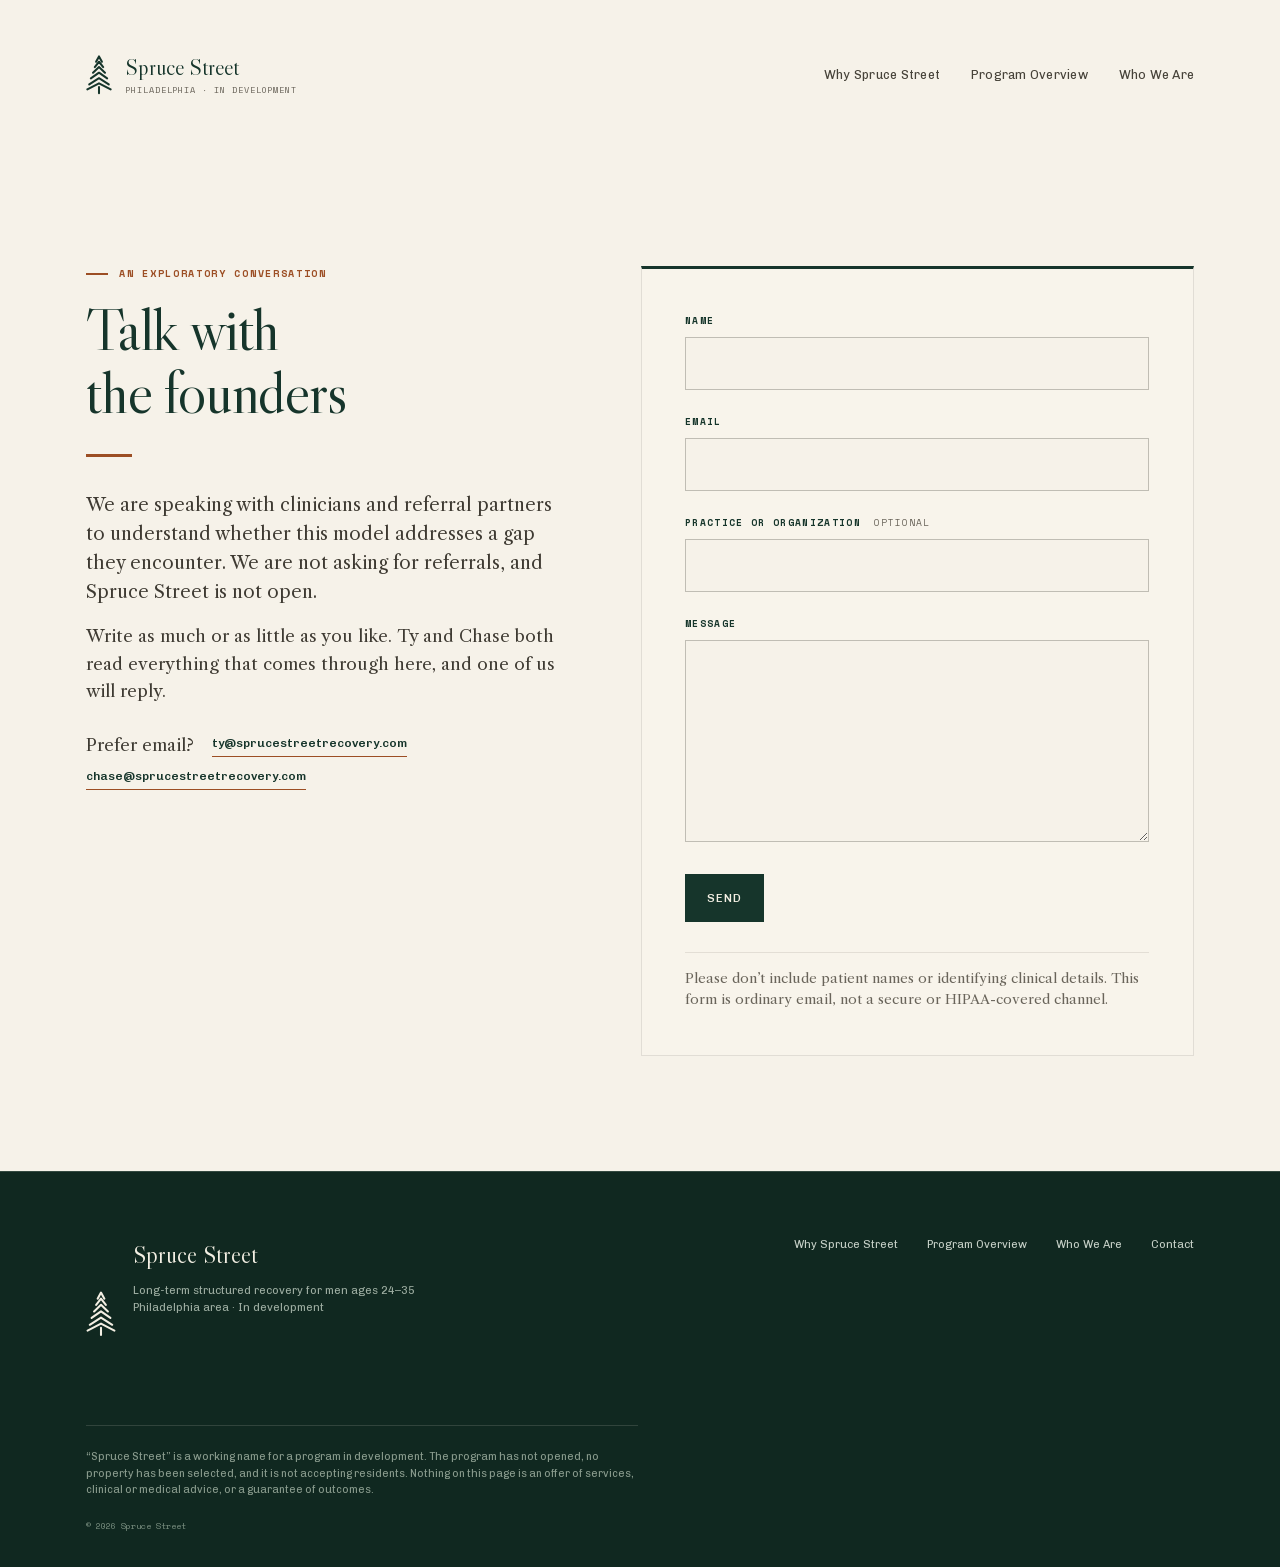
==== contact.html @ a71f1df8 "Add founder portraits, contact form, and social preview card - Founder portraits, cropped from measu" ====
<!DOCTYPE html>
<html lang="en">
<head>
<meta charset="utf-8">
<meta name="viewport" content="width=device-width, initial-scale=1">
<meta name="theme-color" content="#F6F2E9">
<title>Talk with the Founders — Spruce Street</title>
<meta name="description" content="Start an exploratory conversation with the founders of Spruce Street, a proposed twelve-month structured sober living program for men ages 24–35 in the Philadelphia area.">
<link rel="canonical" href="https://sprucestreetrecovery.com/contact.html">
<meta name="robots" content="noindex">

<meta property="og:type" content="website">
<meta property="og:site_name" content="Spruce Street">
<meta property="og:url" content="https://sprucestreetrecovery.com/contact.html">
<meta property="og:title" content="Talk with the Founders — Spruce Street">
<meta property="og:description" content="An exploratory conversation with the founders of Spruce Street.">
<meta property="og:image" content="https://sprucestreetrecovery.com/images/og-image.png">
<meta property="og:image:width" content="1200">
<meta property="og:image:height" content="630">

<link rel="icon" href="data:image/svg+xml,%3Csvg xmlns='http://www.w3.org/2000/svg' viewBox='0 0 64 64'%3E%3Crect width='64' height='64' fill='%2316352B'/%3E%3Cg transform='translate(17.5,9) scale(0.95)' fill='none' stroke='%23F3EFE3' stroke-width='2.6' stroke-linecap='round' stroke-linejoin='round'%3E%3Cpath d='M11.88 7.85 L15.31 1.6 L18.74 7.85'/%3E%3Cpath d='M10.35 14.1 L15.31 7.85 L20.27 14.1'/%3E%3Cpath d='M8.25 20.83 L15.31 14.1 L22.37 20.83'/%3E%3Cpath d='M5.71 27.41 L15.31 20.75 L24.91 27.41'/%3E%3Cpath d='M3.82 34.46 L15.31 27.2 L26.8 34.46'/%3E%3Cpath d='M1.6 40.39 L15.31 33.25 L29.02 40.39'/%3E%3Cpath d='M15.31 37.52 L15.31 44.92'/%3E%3C/g%3E%3C/svg%3E">
<link rel="preload" href="fonts/LibreCaslonDisplay-400.woff2" as="font" type="font/woff2" crossorigin>
<link rel="preload" href="fonts/LibreCaslonText-400.woff2" as="font" type="font/woff2" crossorigin>
<link rel="preload" href="fonts/Chivo-var.woff2" as="font" type="font/woff2" crossorigin>
<link rel="preload" href="fonts/SpaceMono-400.woff2" as="font" type="font/woff2" crossorigin>
<script>document.documentElement.classList.add('js')</script>
<link rel="stylesheet" href="css/styles.css">
</head>
<body>

<svg style="display:none" aria-hidden="true"><symbol id="tree" viewBox="0 0 30.62 46.92"><path d="M11.88 7.85 L15.31 1.60 L18.74 7.85"/><path d="M10.35 14.10 L15.31 7.85 L20.27 14.10"/><path d="M8.25 20.83 L15.31 14.10 L22.37 20.83"/><path d="M5.71 27.41 L15.31 20.75 L24.91 27.41"/><path d="M3.82 34.46 L15.31 27.20 L26.80 34.46"/><path d="M1.60 40.39 L15.31 33.25 L29.02 40.39"/><path d="M15.31 37.52 L15.31 44.92"/></symbol></svg>

<a class="skip-link" href="#main">Skip to content</a>

<header class="site-head" id="top">
  <div class="wrap">
    <div class="bar">
      <a class="brand" href="index.html" aria-label="Spruce Street — home">
        <svg class="tree-mark brand-tree" aria-hidden="true"><use href="#tree"/></svg>
        <span class="brand-text">
          <span class="wordmark">Spruce Street</span>
          <span class="brand-tag">Philadelphia · In development</span>
        </span>
      </a>
      <nav class="head-nav" aria-label="Primary">
        <a href="index.html#why">Why Spruce Street</a>
        <a href="index.html#overview">Program Overview</a>
        <a href="index.html#about">Who We Are</a>
      </nav>
      <button class="menu-toggle" type="button" aria-expanded="false" aria-controls="mobile-nav">Menu</button>
    </div>
    <nav class="mobile-nav" id="mobile-nav" aria-label="Primary, mobile">
      <a href="index.html#why">Why Spruce Street</a>
      <a href="index.html#overview">Program Overview</a>
      <a href="index.html#about">Who We Are</a>
    </nav>
  </div>
</header>

<main id="main">
  <section class="section contact" aria-labelledby="contact-h">
    <div class="wrap contact-grid">

      <div class="contact-intro">
        <p class="eyebrow">An exploratory conversation</p>
        <h1 class="sec-title" id="contact-h">Talk with the founders</h1>
        <p>We are speaking with clinicians and referral partners to understand whether this model addresses a gap they encounter. We are not asking for referrals, and Spruce Street is not open.</p>
        <p>Write as much or as little as you like. Ty and Chase both read everything that comes through here, and one of us will reply.</p>
        <p class="contact-direct">Prefer email? <a class="text-link" href="mailto:ty@sprucestreetrecovery.com">ty@sprucestreetrecovery.com</a> <a class="text-link" href="mailto:chase@sprucestreetrecovery.com">chase@sprucestreetrecovery.com</a></p>
      </div>

      <div class="contact-panel">
        <form class="contact-form" id="contact-form" method="POST" action="https://formspree.io/f/REPLACE_WITH_FORM_ID" novalidate>
          <div class="field">
            <label for="f-name">Name</label>
            <input id="f-name" name="name" type="text" autocomplete="name" required>
          </div>
          <div class="field">
            <label for="f-email">Email</label>
            <input id="f-email" name="email" type="email" autocomplete="email" required>
          </div>
          <div class="field">
            <label for="f-org">Practice or organization <span class="optional">optional</span></label>
            <input id="f-org" name="organization" type="text" autocomplete="organization">
          </div>
          <div class="field">
            <label for="f-message">Message</label>
            <textarea id="f-message" name="message" rows="7" required></textarea>
          </div>

          <input class="hp" type="text" name="_gotcha" tabindex="-1" autocomplete="off" aria-hidden="true">
          <input type="hidden" name="_subject" value="Spruce Street — a conversation">

          <div class="form-actions">
            <button class="btn btn-solid" type="submit">Send</button>
            <p class="form-status" id="form-status" role="status" aria-live="polite"></p>
          </div>

          <p class="form-note">Please don’t include patient names or identifying clinical details. This form is ordinary email, not a secure or HIPAA-covered channel.</p>
        </form>
      </div>

    </div>
  </section>
</main>

<footer class="site-foot">
  <div class="wrap">
    <div class="foot-top">
      <div class="foot-brand">
        <svg class="tree-mark foot-tree" aria-hidden="true"><use href="#tree"/></svg>
        <div>
          <p class="foot-mark">Spruce Street</p>
          <p class="foot-tag">Long-term structured recovery for men ages 24–35<br>Philadelphia area · In development</p>
        </div>
      </div>
      <nav class="foot-nav" aria-label="Footer">
        <a href="index.html#why">Why Spruce Street</a>
        <a href="index.html#overview">Program Overview</a>
        <a href="index.html#about">Who We Are</a>
        <a href="contact.html">Contact</a>
      </nav>
    </div>
    <p class="foot-legal">“Spruce Street” is a working name for a program in development. The program has not opened, no property has been selected, and it is not accepting residents. Nothing on this page is an offer of services, clinical or medical advice, or a guarantee of outcomes.</p>
    <p class="foot-copy">© 2026 Spruce Street</p>
  </div>
</footer>

<script src="js/main.js" defer></script>
</body>
</html>
---- css/styles.css ----
/* Spruce Street — V5 landing page
   Same copy and composition as V4; elevated visual craft:
   split-canvas hero, stacked document object, framed plates,
   circled numerals, editorial rules throughout. */

@font-face {
  font-family: 'Libre Caslon Display';
  src: url('../fonts/LibreCaslonDisplay-400.woff2') format('woff2');
  font-weight: 400;
  font-style: normal;
  font-display: swap;
}
@font-face {
  font-family: 'Libre Caslon Text';
  src: url('../fonts/LibreCaslonText-400.woff2') format('woff2');
  font-weight: 400;
  font-style: normal;
  font-display: swap;
}
@font-face {
  font-family: 'Libre Caslon Text';
  src: url('../fonts/LibreCaslonText-400-italic.woff2') format('woff2');
  font-weight: 400;
  font-style: italic;
  font-display: swap;
}
@font-face {
  font-family: 'Libre Caslon Text';
  src: url('../fonts/LibreCaslonText-700.woff2') format('woff2');
  font-weight: 700;
  font-style: normal;
  font-display: swap;
}
@font-face {
  font-family: 'Chivo';
  src: url('../fonts/Chivo-var.woff2') format('woff2');
  font-weight: 300 800;
  font-style: normal;
  font-display: swap;
}
@font-face {
  font-family: 'Space Mono';
  src: url('../fonts/SpaceMono-400.woff2') format('woff2');
  font-weight: 400;
  font-style: normal;
  font-display: swap;
}
@font-face {
  font-family: 'Space Mono';
  src: url('../fonts/SpaceMono-700.woff2') format('woff2');
  font-weight: 700;
  font-style: normal;
  font-display: swap;
}

:root {
  --paper: #F6F2E9;
  --paper-deep: #EEE8DC;
  --sage: #E3E9E1;
  --ink: #26231C;
  --muted: #69645A;
  --spruce: #16352B;
  --spruce-deep: #102820;
  --copper: #9C4E24;
  --copper-bright: #BE6D3E;
  --ivory: #F3EFE3;
  --line: rgba(38, 35, 28, .18);
  --line-soft: rgba(38, 35, 28, .10);
  --line-ivory: rgba(243, 239, 227, .22);
  --f-display: 'Libre Caslon Display', 'Times New Roman', serif;
  --f-serif: 'Libre Caslon Text', Georgia, serif;
  --f-sans: 'Chivo', -apple-system, 'Segoe UI', sans-serif;
  --f-mono: 'Space Mono', ui-monospace, 'SF Mono', monospace;
  --wrap: 1220px;
  --gutter: clamp(20px, 4.5vw, 56px);
  --section-pad: clamp(76px, 9vw, 126px);
}

*, *::before, *::after { box-sizing: border-box; }
html { scroll-behavior: smooth; scroll-padding-top: 90px; }
body {
  margin: 0;
  background: var(--paper);
  color: var(--ink);
  font-family: var(--f-serif);
  font-size: 17px;
  line-height: 1.62;
  -webkit-font-smoothing: antialiased;
}
::selection { background: #DCE3D8; color: var(--spruce-deep); }
img, svg { display: block; max-width: 100%; }
a { color: inherit; text-decoration: none; }
button, input, textarea { font: inherit; }
p, h1, h2, h3, dl, dd, figure, ol { margin-top: 0; }
.wrap { width: min(100%, var(--wrap)); margin-inline: auto; padding-inline: var(--gutter); }
.tree-mark { fill: none; stroke: currentColor; stroke-width: 1.6; stroke-linecap: round; stroke-linejoin: round; }

.skip-link {
  position: fixed;
  z-index: 1000;
  left: 18px;
  top: 12px;
  padding: 10px 14px;
  background: var(--spruce);
  color: var(--ivory);
  font-family: var(--f-sans);
  font-size: 13px;
  transform: translateY(-180%);
}
.skip-link:focus { transform: none; }

/* ---------- Header ---------- */
.site-head {
  position: sticky;
  z-index: 100;
  top: 0;
  background: var(--paper);
  border-bottom: 1px solid transparent;
  transition: border-color .2s ease, box-shadow .2s ease;
}
.site-head.is-stuck { border-color: var(--line-soft); box-shadow: 0 1px 18px rgba(38, 35, 28, .08); }
.bar { min-height: 78px; display: flex; align-items: center; gap: 36px; }
.brand { display: inline-flex; align-items: center; gap: 13px; margin-right: auto; }
.brand-tree { width: 26px; color: var(--spruce); stroke-width: 2.4; }
.brand:hover .wordmark { color: var(--copper); }
.brand-text { display: grid; line-height: 1.1; }
.wordmark { font-family: var(--f-display); color: var(--spruce); font-size: 22px; transition: color .18s ease; }
.brand-tag {
  margin-top: 5px;
  font-family: var(--f-mono);
  color: var(--muted);
  font-size: 8.5px;
  letter-spacing: .11em;
  text-transform: uppercase;
}
.head-nav { display: flex; align-items: center; gap: clamp(18px, 2.4vw, 34px); }
.head-nav > a:not(.btn) {
  padding: 7px 0 5px;
  border-bottom: 2px solid transparent;
  color: #464239;
  font-family: var(--f-sans);
  font-size: 12.5px;
  letter-spacing: .02em;
  transition: color .15s ease, border-color .15s ease;
}
.head-nav > a:not(.btn):hover { color: var(--spruce); border-color: #C9D3C8; }
.head-nav > a:not(.btn).is-active { color: var(--spruce); border-color: var(--copper); }
.menu-toggle {
  display: none;
  border: 1px solid var(--line);
  background: transparent;
  color: var(--ink);
  padding: 9px 13px;
  font-family: var(--f-sans);
  font-size: 11px;
  letter-spacing: .1em;
  text-transform: uppercase;
}
.mobile-nav { display: none; }

/* ---------- Buttons ---------- */
.btn {
  display: inline-flex;
  min-height: 48px;
  align-items: center;
  justify-content: center;
  gap: 10px;
  border: 1px solid rgba(38, 35, 28, .34);
  padding: 13px 21px;
  color: var(--ink);
  background: transparent;
  font-family: var(--f-sans);
  font-size: 11.5px;
  font-weight: 500;
  letter-spacing: .075em;
  text-transform: uppercase;
  transition: background .18s ease, border-color .18s ease, color .18s ease, transform .18s ease, box-shadow .18s ease;
}
.btn:hover { border-color: var(--spruce); color: var(--spruce); transform: translateY(-1px); }
.btn-solid { background: var(--spruce); color: var(--ivory); border-color: var(--spruce); }
.btn-solid:hover { background: var(--copper); border-color: var(--copper); color: #fff; box-shadow: 0 8px 22px rgba(156, 78, 36, .22); }
.btn-sm { min-height: 40px; padding: 9px 14px; font-size: 10px; }
.btn-ivory-solid { background: var(--ivory); color: var(--spruce); border-color: var(--ivory); }
.btn-ivory-solid:hover { background: #fff; border-color: #fff; color: var(--spruce); box-shadow: 0 10px 26px rgba(0, 0, 0, .25); }
.text-link {
  display: inline-flex;
  align-items: center;
  gap: 7px;
  color: var(--spruce);
  font-family: var(--f-sans);
  font-size: 12px;
  font-weight: 550;
  border-bottom: 1px solid var(--copper);
  padding-bottom: 2px;
  transition: color .15s ease;
}
.text-link:hover { color: var(--copper); }

/* ---------- Hero: centered plate ---------- */
.hero {
  position: relative;
  overflow: hidden;
  padding: clamp(48px, 7vw, 96px) 0 0;
  border-bottom: 1px solid var(--line);
  background: radial-gradient(128% 82% at 50% -6%, #FBF8F2 0%, var(--paper) 52%);
}
.hero > .wrap { position: relative; z-index: 1; }
.hero-tree {
  position: absolute;
  z-index: 0;
  width: min(1040px, 108vw);
  height: auto;
  left: 50%;
  top: max(-120px, -6vw);
  transform: translateX(-50%);
  color: var(--spruce);
  opacity: .038;
  stroke-width: .42;
}
.hero-stage {
  display: flex;
  flex-direction: column;
  align-items: center;
  justify-content: center;
  min-height: min(66vh, 600px);
  text-align: center;
}
.audience,
.eyebrow {
  display: flex;
  align-items: center;
  gap: 11px;
  margin-bottom: 16px;
  color: var(--copper);
  font-family: var(--f-mono);
  font-size: 10px;
  font-weight: 700;
  letter-spacing: .17em;
  text-transform: uppercase;
}
.audience::before,
.eyebrow::before {
  content: '';
  width: 22px;
  height: 2px;
  background: var(--copper);
  flex: 0 0 auto;
}
.hero .audience { justify-content: center; margin-bottom: 24px; }
.hero .audience::after {
  content: '';
  width: 22px;
  height: 2px;
  background: var(--copper);
  flex: 0 0 auto;
}
.status-line {
  display: flex;
  align-items: center;
  gap: 9px;
  margin: 0 0 25px;
  color: var(--muted);
  font-family: var(--f-sans);
  font-size: 11px;
  letter-spacing: .04em;
}
.dot { width: 7px; height: 7px; border-radius: 50%; background: var(--copper); flex: 0 0 auto; }
.hero h1 {
  margin: 0 0 26px;
  max-width: 17ch;
  color: var(--spruce);
  font-family: var(--f-display);
  font-size: clamp(46px, 5.5vw, 72px);
  font-weight: 400;
  letter-spacing: -.028em;
  line-height: 1;
  text-wrap: balance;
}
.hero-lede {
  max-width: 54ch;
  margin: 0;
  color: #3D3931;
  font-size: clamp(17px, 1.5vw, 19.5px);
  line-height: 1.58;
  text-wrap: balance;
}
.hero-ctas {
  display: flex;
  flex-wrap: wrap;
  justify-content: center;
  gap: 12px;
  margin-top: clamp(30px, 3.6vw, 42px);
}
.hero .status-line { justify-content: center; margin: clamp(28px, 3.4vw, 38px) 0 0; }
.hero .fact-strip { margin: clamp(40px, 5vw, 66px) 0 clamp(34px, 4.4vw, 56px); }

/* ---------- Document object ---------- */
.document-card { position: relative; }
.doc-cover {
  position: relative;
  aspect-ratio: 8.5 / 11;
  max-height: 555px;
  border: 1px solid rgba(38, 35, 28, .2);
  background: #F8F5ED;
  padding: 0;
  display: block;
  overflow: hidden;
  box-shadow:
    7px 9px 0 -1px #F0EBDF,
    7px 9px 0 0 rgba(38, 35, 28, .15),
    14px 18px 0 -2px #E9E3D4,
    14px 18px 0 0 rgba(38, 35, 28, .11),
    0 26px 60px rgba(38, 35, 28, .13);
  transition: transform .22s ease, box-shadow .22s ease;
}
.doc-cover:hover {
  transform: translateY(-4px);
  box-shadow:
    7px 9px 0 -1px #F0EBDF,
    7px 9px 0 0 rgba(38, 35, 28, .15),
    14px 18px 0 -2px #E9E3D4,
    14px 18px 0 0 rgba(38, 35, 28, .11),
    0 36px 74px rgba(38, 35, 28, .19);
}
.doc-cover img { width: 100%; height: 100%; object-fit: cover; }
/* ---------- Fact strip ---------- */
.fact-strip {
  display: grid;
  grid-template-columns: repeat(6, minmax(0, 1fr));
  margin: clamp(64px, 7.5vw, 96px) 0 0;
  padding: 0;
  border-top: 2px solid var(--spruce);
}
.fact-strip > div { min-width: 0; padding: 18px 18px 21px; border-right: 1px solid var(--line-soft); }
.fact-strip > div:first-child { padding-left: 0; }
.fact-strip > div:last-child { border-right: 0; }
.fact-strip dt { margin-bottom: 6px; color: var(--copper); font-family: var(--f-mono); font-size: 8.5px; letter-spacing: .14em; text-transform: uppercase; }
.fact-strip dd { margin: 0; color: var(--spruce); font-family: var(--f-sans); font-size: 12.5px; font-weight: 450; line-height: 1.35; }

/* ---------- Contact page ---------- */
.contact { background: var(--paper); }
.contact-grid {
  display: grid;
  grid-template-columns: minmax(0, .92fr) minmax(0, 1.08fr);
  gap: clamp(44px, 6.5vw, 92px);
  align-items: start;
}
.contact-intro { max-width: 46ch; color: #3E3A32; }
.contact-intro .sec-title { max-width: 12ch; margin-bottom: clamp(24px, 2.8vw, 34px); }
.contact-intro p { margin-bottom: 16px; }
.contact-intro > p:nth-of-type(2) { font-size: 18px; }
.contact-direct { display: flex; flex-wrap: wrap; gap: 8px 18px; margin-top: 26px; align-items: center; }

.contact-panel {
  padding: clamp(26px, 3.4vw, 44px);
  background: #F8F4EB;
  border: 1px solid var(--line-soft);
  border-top: 3px solid var(--spruce);
}
.field { margin-bottom: clamp(18px, 2vw, 24px); }
.field label {
  display: block;
  margin-bottom: 9px;
  color: var(--spruce);
  font-family: var(--f-mono);
  font-size: 9.5px;
  font-weight: 700;
  letter-spacing: .14em;
  text-transform: uppercase;
}
.field .optional {
  margin-left: 6px;
  color: var(--muted);
  font-weight: 400;
  letter-spacing: .1em;
}
.field input,
.field textarea {
  width: 100%;
  padding: 13px 14px;
  background: var(--paper);
  border: 1px solid rgba(38, 35, 28, .26);
  border-radius: 0;
  color: var(--ink);
  font-family: var(--f-serif);
  font-size: 16.5px;
  line-height: 1.5;
  transition: border-color .16s ease, box-shadow .16s ease;
  -webkit-appearance: none;
}
.field textarea { resize: vertical; min-height: 150px; }
.field input:focus,
.field textarea:focus {
  outline: none;
  border-color: var(--spruce);
  box-shadow: 0 0 0 3px rgba(22, 53, 43, .12);
}
.field input:user-invalid,
.field textarea:user-invalid { border-color: var(--copper); }
.hp { position: absolute; left: -9999px; width: 1px; height: 1px; opacity: 0; }

.form-actions { display: flex; flex-wrap: wrap; align-items: center; gap: 14px 20px; margin-top: clamp(6px, 1vw, 12px); }
.form-status { margin: 0; font-size: 15px; color: var(--muted); }
.form-status.is-error { color: var(--copper); }
.form-status.is-ok { color: var(--spruce); }
.form-note {
  margin: clamp(22px, 2.4vw, 30px) 0 0;
  padding-top: 16px;
  border-top: 1px solid var(--line-soft);
  color: var(--muted);
  font-size: 13.5px;
  line-height: 1.55;
}
.form-sent { margin: 0; color: var(--spruce); font-size: 18px; }

/* ---------- Sections ---------- */
.section { padding: var(--section-pad) 0; }
.why {
  padding-bottom: clamp(56px, 6vw, 82px);
  background: var(--sage);
  border-top: 1px solid rgba(22, 53, 43, .11);
  border-bottom: 1px solid rgba(22, 53, 43, .12);
}
.about { position: relative; background: var(--paper); }
.about::before {
  content: '';
  position: absolute;
  top: 0; left: 0; right: 0;
  height: 6px;
  border-top: 2px solid var(--line);
  border-bottom: 1px solid var(--line-soft);
}
.split-heading,
.why-grid,
.conversation-grid {
  display: grid;
  grid-template-columns: minmax(260px, .72fr) minmax(0, 1.28fr);
  gap: clamp(50px, 9vw, 135px);
  align-items: start;
}
.split-heading { align-items: center; }
.why-grid {
  grid-template-columns: minmax(300px, .95fr) minmax(0, 1.05fr);
  gap: clamp(40px, 5.5vw, 84px);
  align-items: center;
}
.why .sec-title { max-width: none; font-size: clamp(36px, 4vw, 54px); }

.sec-title {
  margin: 0;
  color: var(--spruce);
  font-family: var(--f-display);
  font-size: clamp(38px, 4.7vw, 61px);
  font-weight: 400;
  letter-spacing: -.02em;
  line-height: 1.04;
  text-wrap: balance;
}
.sec-title::after {
  content: '';
  display: block;
  width: 46px;
  height: 3px;
  margin-top: clamp(20px, 2.4vw, 30px);
  background: var(--copper);
}
.section-copy { max-width: 66ch; color: #3E3A32; }
.section-copy p { margin-bottom: 17px; }
.section-copy > p:first-child { font-size: 18px; }

/* ---------- Program overview ---------- */
.overview { background: var(--paper); }
.overview-grid {
  display: grid;
  grid-template-columns: minmax(240px, .74fr) minmax(0, 1.26fr);
  gap: clamp(46px, 7.5vw, 104px);
  align-items: center;
}
.overview-copy { max-width: 58ch; color: #3E3A32; }
.overview-copy p { margin-bottom: 17px; }
.overview-copy > p:nth-of-type(2) { font-size: 18px; }
.overview-copy .sec-title { max-width: 13ch; margin-bottom: clamp(24px, 2.8vw, 34px); }
.overview-actions {
  display: flex;
  flex-wrap: wrap;
  align-items: center;
  gap: 14px 22px;
  margin-top: clamp(24px, 2.6vw, 32px);
}
.overview-meta {
  margin: 0;
  color: var(--muted);
  font-family: var(--f-mono);
  font-size: 9.5px;
  letter-spacing: .12em;
  text-transform: uppercase;
}

/* ---------- Simulator plate ---------- */
.simulator {
  position: relative;
  margin: clamp(48px, 6vw, 78px) 0 0;
  padding: clamp(30px, 3.8vw, 50px) clamp(27px, 4.2vw, 58px);
  background: var(--paper);
  border: 1px solid var(--line);
  border-top: 3px solid var(--copper);
  overflow: hidden;
}
.simulator::before {
  content: '';
  position: absolute;
  inset: 6px;
  border: 1px solid rgba(38, 35, 28, .08);
  pointer-events: none;
}
.simulator::after {
  content: '';
  position: absolute;
  right: -34px;
  top: 50%;
  transform: translateY(-50%);
  width: 230px;
  height: 352px;
  background: url("data:image/svg+xml,%3Csvg xmlns='http://www.w3.org/2000/svg' viewBox='0 0 30.62 46.92' fill='none' stroke='%239C4E24' stroke-width='0.5' stroke-linecap='round' stroke-linejoin='round'%3E%3Cpath d='M11.88 7.85 L15.31 1.6 L18.74 7.85'/%3E%3Cpath d='M10.35 14.1 L15.31 7.85 L20.27 14.1'/%3E%3Cpath d='M8.25 20.83 L15.31 14.1 L22.37 20.83'/%3E%3Cpath d='M5.71 27.41 L15.31 20.75 L24.91 27.41'/%3E%3Cpath d='M3.82 34.46 L15.31 27.2 L26.8 34.46'/%3E%3Cpath d='M1.6 40.39 L15.31 33.25 L29.02 40.39'/%3E%3Cpath d='M15.31 37.52 L15.31 44.92'/%3E%3C/svg%3E") center / contain no-repeat;
  opacity: .16;
  pointer-events: none;
}
.simulator p {
  position: relative;
  max-width: 38ch;
  margin: 0;
  color: var(--spruce);
  font-family: var(--f-display);
  font-size: clamp(26px, 3.2vw, 41px);
  letter-spacing: -.015em;
  line-height: 1.16;
  text-wrap: balance;
}

/* ---------- Conversation ---------- */
.conversation {
  position: relative;
  overflow: hidden;
  padding: var(--section-pad) 0;
  background: var(--spruce);
  border-top: 3px solid var(--copper);
  color: var(--ivory);
}
.conversation-tree {
  position: absolute;
  width: 520px;
  right: -70px;
  bottom: -140px;
  color: var(--ivory);
  opacity: .05;
  stroke-width: .55;
}
.conversation .eyebrow { color: var(--copper-bright); }
.conversation .eyebrow::before { background: var(--copper-bright); }
.conversation .sec-title { color: var(--ivory); max-width: 14ch; }
.conversation .sec-title::after { background: var(--copper-bright); }
.conversation-grid { position: relative; z-index: 1; align-items: center; }
.conversation-copy { position: relative; max-width: 66ch; }
.conversation-copy > p:first-child { font-size: 18.5px; color: #F7F3EA; }
.conversation-copy p { color: #D7DED6; }
.questions {
  margin: 30px 0 34px;
  padding: 0;
  list-style: none;
  counter-reset: question;
  border-top: 1px solid var(--line-ivory);
}
.questions li {
  position: relative;
  counter-increment: question;
  padding: 21px 0 21px 60px;
  border-bottom: 1px solid var(--line-ivory);
  color: var(--ivory);
  font-size: 16.5px;
}
.questions li::before {
  content: '0' counter(question);
  position: absolute;
  left: 0;
  top: 19px;
  width: 32px;
  height: 32px;
  display: grid;
  place-items: center;
  border: 1px solid rgba(190, 109, 62, .65);
  border-radius: 50%;
  color: var(--copper-bright);
  font-family: var(--f-mono);
  font-size: 9.5px;
}
.conversation .btn { margin-top: 16px; }
.conversation-note { margin: 13px 0 0; font-family: var(--f-sans); font-size: 10.5px; color: #B9C6BB; }

/* ---------- Founders ---------- */
.intro-note { padding-top: 2px; }
.founder-grid {
  display: grid;
  grid-template-columns: repeat(2, minmax(0, 1fr));
  gap: 1px;
  margin-top: clamp(48px, 6vw, 78px);
  background: var(--line);
  border: 1px solid var(--line);
  border-top: 3px solid var(--spruce);
}
/* .founder-grid doubles as .wrap; collapse the wrap padding so the
   grid background sits only under the cards, aligned to content width */
.wrap.founder-grid {
  width: calc(min(100%, var(--wrap)) - 2 * var(--gutter));
  padding-inline: 0;
}
.founder-card {
  position: relative;
  padding: clamp(28px, 4vw, 48px);
  background: #F8F4EB;
  transition: background .2s ease, box-shadow .2s ease;
}
.founder-card:hover { background: #FBF8F0; box-shadow: 0 14px 38px rgba(38, 35, 28, .08); }
.founder-photo {
  width: clamp(136px, 15vw, 190px);
  height: auto;
  aspect-ratio: 1;
  object-fit: cover;
  margin-bottom: clamp(24px, 2.8vw, 34px);
  border: 1px solid rgba(38, 35, 28, .14);
  filter: saturate(.96);
}
.founder-card h3 { margin: 0; color: var(--spruce); font-family: var(--f-display); font-size: clamp(31px, 3vw, 41px); font-weight: 400; line-height: 1.05; }
.founder-role { margin: 10px 0 24px; color: var(--copper); font-family: var(--f-mono); font-size: 9px; letter-spacing: .11em; text-transform: uppercase; }
.founder-card > p:not(.founder-role) { max-width: 50ch; }
.founder-card .text-link { margin-top: 12px; word-break: break-word; }

/* ---------- Footer ---------- */
.site-foot {
  padding: clamp(46px, 5vw, 70px) 0 34px;
  background: var(--spruce-deep);
  border-top: 1px solid rgba(243, 239, 227, .16);
  color: var(--ivory);
}
.foot-top { display: flex; align-items: flex-start; justify-content: space-between; gap: 44px; }
.foot-brand { display: flex; align-items: flex-start; gap: 17px; }
.foot-tree { width: 30px; color: var(--ivory); stroke-width: 2.1; margin-top: 3px; }
.foot-mark { margin: 0; font-family: var(--f-display); font-size: 24px; }
.foot-tag { margin: 7px 0 0; color: #9EAEA2; font-family: var(--f-sans); font-size: 11px; line-height: 1.55; }
.foot-nav { display: flex; flex-wrap: wrap; gap: 12px 29px; }
.foot-nav a { color: #C6D0C7; font-family: var(--f-sans); font-size: 11px; transition: color .15s ease; }
.foot-nav a:hover { color: #fff; }
.foot-legal { max-width: 92ch; margin: 36px 0 0; padding-top: 23px; border-top: 1px solid rgba(243, 239, 227, .14); color: #8A9C8E; font-family: var(--f-sans); font-size: 10.5px; line-height: 1.6; }
.foot-copy { margin: 20px 0 0; color: #7A8F80; font-family: var(--f-mono); font-size: 8.5px; }

a:focus-visible, button:focus-visible { outline: 3px solid var(--copper-bright); outline-offset: 4px; }
.js .reveal { opacity: 0; transform: translateY(14px); }
.js .reveal.is-in { opacity: 1; transform: none; transition: opacity .68s ease, transform .68s ease; }

/* ---------- Responsive ---------- */
@media (max-width: 1020px) {
  .head-nav { gap: 18px; }
  .overview-grid { grid-template-columns: minmax(220px, .8fr) minmax(0, 1.2fr); gap: 46px; }
  .fact-strip { grid-template-columns: repeat(3, 1fr); }
  .fact-strip > div:nth-child(3) { border-right: 0; }
  .fact-strip > div:nth-child(n+4) { border-top: 1px solid var(--line-soft); }
  .fact-strip > div:nth-child(4) { padding-left: 0; }
}

@media (max-width: 860px) {
  .head-nav { display: none; }
  .menu-toggle { display: block; }
  .mobile-nav { padding: 4px 0 20px 40px; }
  .mobile-nav.is-open { display: grid; gap: 4px; }
  .mobile-nav a { padding: 10px 0; font-family: var(--f-sans); font-size: 13px; }
  .mobile-nav .btn { margin-top: 9px; justify-self: start; padding-inline: 15px; }
  .hero-stage { min-height: min(58vh, 480px); }
  .overview-grid { grid-template-columns: 1fr; gap: 40px; }
  .overview-copy { order: 1; }
  .overview .document-card { order: 2; max-width: 320px; }
  .split-heading, .why-grid, .conversation-grid { grid-template-columns: 1fr; gap: 32px; }
  .contact-grid { grid-template-columns: 1fr; gap: 38px; }
  .why .sec-title { max-width: 18ch; }
  .split-heading, .why-grid, .conversation-grid { align-items: start; }
  .sec-title { max-width: 16ch; }
  .conversation .sec-title { max-width: 14ch; }
  .simulator::after { right: -60px; opacity: .1; }
}

@media (max-width: 640px) {
  :root { --section-pad: 72px; }
  body { font-size: 16px; }
  .bar { min-height: 70px; }
  .brand-tag { display: none; }
  .hero { padding-top: 40px; }
  .hero-tree { width: 96vw; opacity: .045; }
  .audience { margin-bottom: 11px; }
  .hero .audience { gap: 0; margin-bottom: 18px; }
  .hero .audience::before, .hero .audience::after { display: none; }
  .status-line { align-items: flex-start; line-height: 1.45; }
  .status-line .dot { margin-top: 5px; }
  .hero-stage { min-height: 0; padding-top: 12px; }
  .hero h1 { font-size: clamp(42px, 12.5vw, 58px); max-width: 14ch; }
  .hero-lede { font-size: 17px; }
  .hero-ctas { display: grid; grid-template-columns: 1fr; width: 100%; }
  .btn { width: 100%; }
  .overview-actions .btn { width: auto; }
  .doc-cover { max-height: none; box-shadow: 5px 7px 0 -1px #F0EBDF, 5px 7px 0 0 rgba(38, 35, 28, .15), 10px 13px 0 -2px #E9E3D4, 10px 13px 0 0 rgba(38, 35, 28, .11), 0 20px 44px rgba(38, 35, 28, .12); }
  .fact-strip { grid-template-columns: repeat(2, 1fr); }
  .hero .fact-strip { margin-top: 46px; }
  .fact-strip > div { border-top: 1px solid var(--line-soft); padding-left: 15px; }
  .fact-strip > div:nth-child(-n+2) { border-top: 0; }
  .fact-strip > div:nth-child(2n) { border-right: 0; }
  .fact-strip > div:nth-child(odd) { padding-left: 0; }
  .fact-strip > div:nth-child(3) { border-right: 1px solid var(--line-soft); }
  .simulator::after { display: none; }
  .questions li { padding-left: 48px; font-size: 16px; }
  .questions li::before { width: 28px; height: 28px; top: 21px; font-size: 9px; }
  .founder-grid { grid-template-columns: 1fr; }
  .foot-top { flex-direction: column; }
  .foot-nav { gap: 11px 21px; }
}

@media (prefers-reduced-motion: reduce) {
  html { scroll-behavior: auto; }
  *, *::before, *::after { scroll-behavior: auto !important; transition: none !important; }
  .js .reveal { opacity: 1; transform: none; }
  .btn:hover, .doc-cover:hover { transform: none; }
}
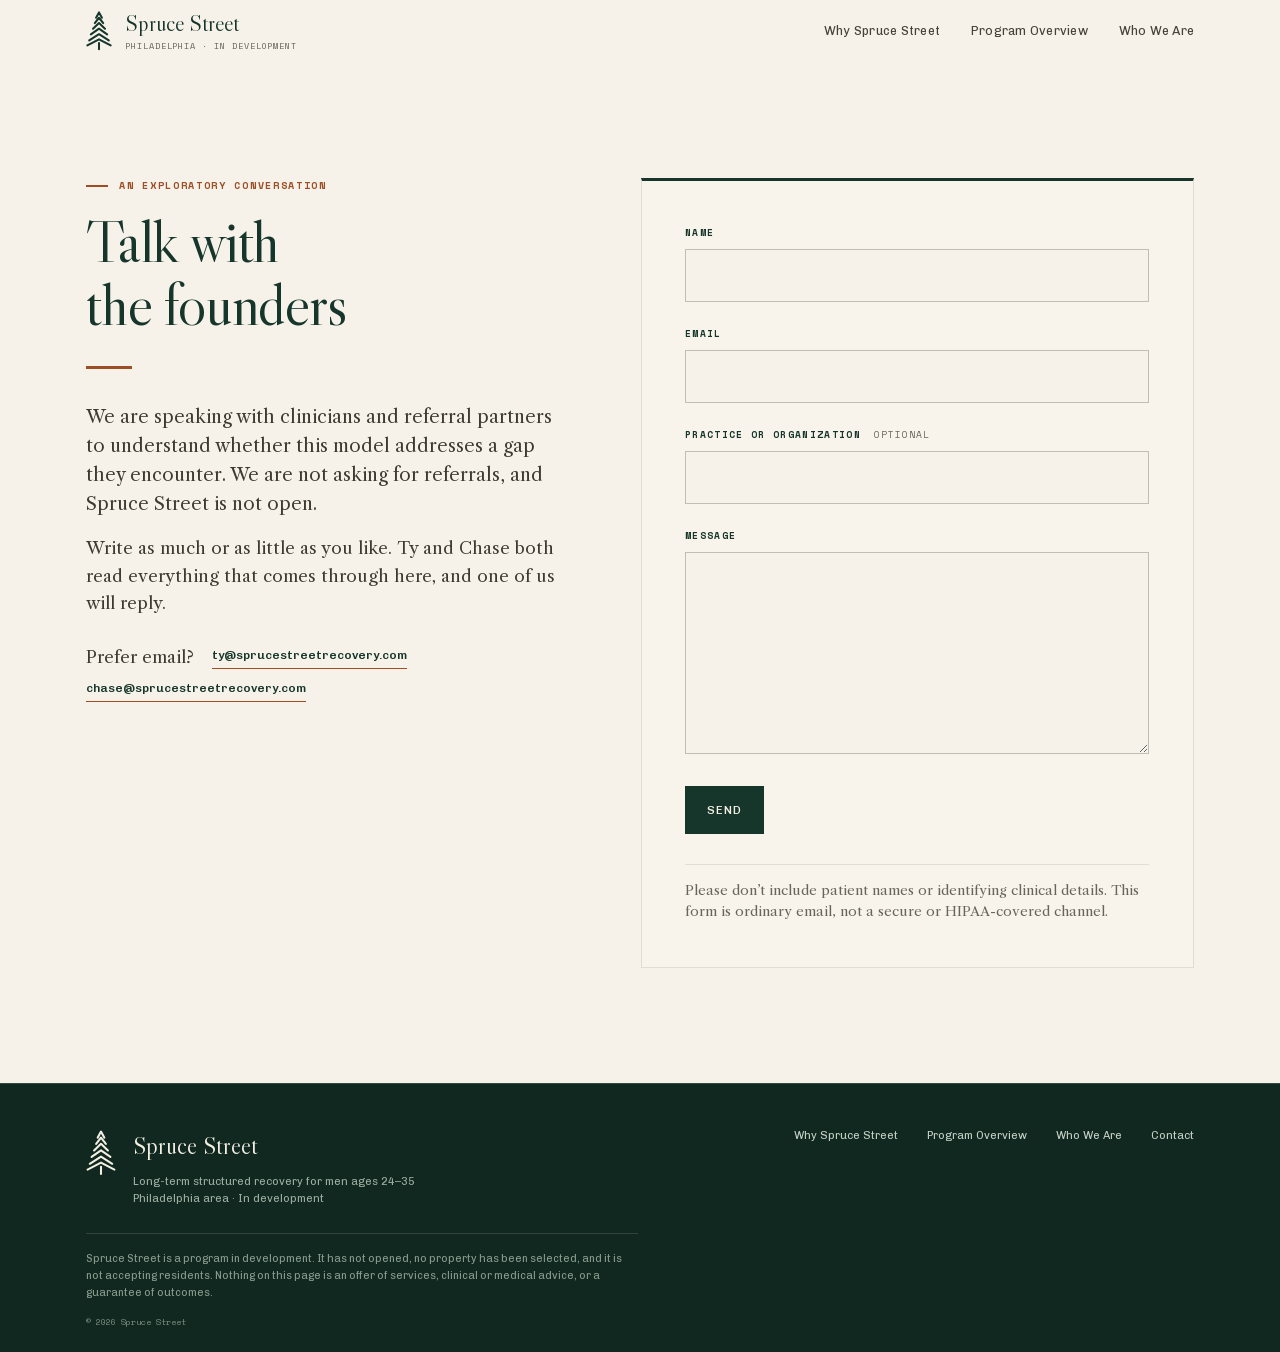
==== commit 23d98f39: "Drop the "working name" language everywhere The name is settled, so the claim is no longer true. Rem" ====
--- a/contact.html
+++ b/contact.html
@@ -70,7 +70,7 @@
       </div>
 
       <div class="contact-panel">
-        <form class="contact-form" id="contact-form" method="POST" action="https://formspree.io/f/REPLACE_WITH_FORM_ID" novalidate>
+        <form class="contact-form" id="contact-form" method="POST" action="https://formspree.io/f/xrpgklbe" novalidate>
           <div class="field">
             <label for="f-name">Name</label>
             <input id="f-name" name="name" type="text" autocomplete="name" required>
@@ -121,7 +121,7 @@
         <a href="contact.html">Contact</a>
       </nav>
     </div>
-    <p class="foot-legal">“Spruce Street” is a working name for a program in development. The program has not opened, no property has been selected, and it is not accepting residents. Nothing on this page is an offer of services, clinical or medical advice, or a guarantee of outcomes.</p>
+    <p class="foot-legal">Spruce Street is a program in development. It has not opened, no property has been selected, and it is not accepting residents. Nothing on this page is an offer of services, clinical or medical advice, or a guarantee of outcomes.</p>
     <p class="foot-copy">© 2026 Spruce Street</p>
   </div>
 </footer>
--- a/css/styles.css
+++ b/css/styles.css
@@ -77,7 +77,7 @@
 }
 
 *, *::before, *::after { box-sizing: border-box; }
-html { scroll-behavior: smooth; scroll-padding-top: 90px; }
+html { scroll-behavior: smooth; scroll-padding-top: 74px; }
 body {
   margin: 0;
   background: var(--paper);
@@ -119,9 +119,9 @@
   transition: border-color .2s ease, box-shadow .2s ease;
 }
 .site-head.is-stuck { border-color: var(--line-soft); box-shadow: 0 1px 18px rgba(38, 35, 28, .08); }
-.bar { min-height: 78px; display: flex; align-items: center; gap: 36px; }
+.bar { min-height: 62px; display: flex; align-items: center; gap: 36px; }
 .brand { display: inline-flex; align-items: center; gap: 13px; margin-right: auto; }
-.brand-tree { width: 26px; color: var(--spruce); stroke-width: 2.4; }
+.brand-tree { width: 26px; height: 40px; color: var(--spruce); stroke-width: 2.4; }
 .brand:hover .wordmark { color: var(--copper); }
 .brand-text { display: grid; line-height: 1.1; }
 .wordmark { font-family: var(--f-display); color: var(--spruce); font-size: 22px; transition: color .18s ease; }
@@ -600,7 +600,9 @@
 .intro-note { padding-top: 2px; }
 .founder-grid {
   display: grid;
-  grid-template-columns: repeat(2, minmax(0, 1fr));
+  /* one founder per row: the bios are long, and two narrow columns of this
+     much text reads as a wall. A wide measure beside the portrait is calmer. */
+  grid-template-columns: minmax(0, 1fr);
   gap: 1px;
   margin-top: clamp(48px, 6vw, 78px);
   background: var(--line);
@@ -615,42 +617,50 @@
 }
 .founder-card {
   position: relative;
+  display: grid;
+  grid-template-columns: clamp(136px, 15vw, 190px) minmax(0, 1fr);
+  column-gap: clamp(30px, 4vw, 60px);
+  align-items: start;
   padding: clamp(28px, 4vw, 48px);
   background: #F8F4EB;
   transition: background .2s ease, box-shadow .2s ease;
 }
 .founder-card:hover { background: #FBF8F0; box-shadow: 0 14px 38px rgba(38, 35, 28, .08); }
 .founder-photo {
-  width: clamp(136px, 15vw, 190px);
+  /* the column is already the clamp; 100% keeps the portrait capped at 190px,
+     which is as large as Chase's source image can go (see README). */
+  width: 100%;
   height: auto;
   aspect-ratio: 1;
   object-fit: cover;
-  margin-bottom: clamp(24px, 2.8vw, 34px);
+  margin-bottom: 0;
   border: 1px solid rgba(38, 35, 28, .14);
   filter: saturate(.96);
 }
 .founder-card h3 { margin: 0; color: var(--spruce); font-family: var(--f-display); font-size: clamp(31px, 3vw, 41px); font-weight: 400; line-height: 1.05; }
 .founder-role { margin: 10px 0 24px; color: var(--copper); font-family: var(--f-mono); font-size: 9px; letter-spacing: .11em; text-transform: uppercase; }
-.founder-card > p:not(.founder-role) { max-width: 50ch; }
-.founder-card .text-link { margin-top: 12px; word-break: break-word; }
+.founder-body { color: #3E3A32; }
+.founder-body > p { max-width: 68ch; margin-bottom: 17px; }
+.founder-body > p:last-of-type { margin-bottom: 0; }
+.founder-card .text-link { display: inline-block; margin-top: 20px; word-break: break-word; }
 
 /* ---------- Footer ---------- */
 .site-foot {
-  padding: clamp(46px, 5vw, 70px) 0 34px;
+  padding: clamp(34px, 3.4vw, 48px) 0 24px;
   background: var(--spruce-deep);
   border-top: 1px solid rgba(243, 239, 227, .16);
   color: var(--ivory);
 }
 .foot-top { display: flex; align-items: flex-start; justify-content: space-between; gap: 44px; }
 .foot-brand { display: flex; align-items: flex-start; gap: 17px; }
-.foot-tree { width: 30px; color: var(--ivory); stroke-width: 2.1; margin-top: 3px; }
+.foot-tree { width: 30px; height: 46px; color: var(--ivory); stroke-width: 2.1; margin-top: 3px; }
 .foot-mark { margin: 0; font-family: var(--f-display); font-size: 24px; }
 .foot-tag { margin: 7px 0 0; color: #9EAEA2; font-family: var(--f-sans); font-size: 11px; line-height: 1.55; }
 .foot-nav { display: flex; flex-wrap: wrap; gap: 12px 29px; }
 .foot-nav a { color: #C6D0C7; font-family: var(--f-sans); font-size: 11px; transition: color .15s ease; }
 .foot-nav a:hover { color: #fff; }
-.foot-legal { max-width: 92ch; margin: 36px 0 0; padding-top: 23px; border-top: 1px solid rgba(243, 239, 227, .14); color: #8A9C8E; font-family: var(--f-sans); font-size: 10.5px; line-height: 1.6; }
-.foot-copy { margin: 20px 0 0; color: #7A8F80; font-family: var(--f-mono); font-size: 8.5px; }
+.foot-legal { max-width: 92ch; margin: 26px 0 0; padding-top: 17px; border-top: 1px solid rgba(243, 239, 227, .14); color: #8A9C8E; font-family: var(--f-sans); font-size: 10.5px; line-height: 1.6; }
+.foot-copy { margin: 13px 0 0; color: #7A8F80; font-family: var(--f-mono); font-size: 8.5px; }
 
 a:focus-visible, button:focus-visible { outline: 3px solid var(--copper-bright); outline-offset: 4px; }
 .js .reveal { opacity: 0; transform: translateY(14px); }
@@ -689,7 +699,7 @@
 @media (max-width: 640px) {
   :root { --section-pad: 72px; }
   body { font-size: 16px; }
-  .bar { min-height: 70px; }
+  .bar { min-height: 54px; }
   .brand-tag { display: none; }
   .hero { padding-top: 40px; }
   .hero-tree { width: 96vw; opacity: .045; }
@@ -711,11 +721,16 @@
   .fact-strip > div:nth-child(-n+2) { border-top: 0; }
   .fact-strip > div:nth-child(2n) { border-right: 0; }
   .fact-strip > div:nth-child(odd) { padding-left: 0; }
+  /* overrides the 3-column rule above, which flushes item 4 left; in two
+     columns item 4 sits in the right column and must line up with 2 and 6 */
+  .fact-strip > div:nth-child(even) { padding-left: 15px; }
   .fact-strip > div:nth-child(3) { border-right: 1px solid var(--line-soft); }
   .simulator::after { display: none; }
   .questions li { padding-left: 48px; font-size: 16px; }
   .questions li::before { width: 28px; height: 28px; top: 21px; font-size: 9px; }
-  .founder-grid { grid-template-columns: 1fr; }
+  /* portrait above the text once there is no room for a side column */
+  .founder-card { grid-template-columns: minmax(0, 1fr); }
+  .founder-photo { width: clamp(136px, 34vw, 172px); margin-bottom: 26px; }
   .foot-top { flex-direction: column; }
   .foot-nav { gap: 11px 21px; }
 }
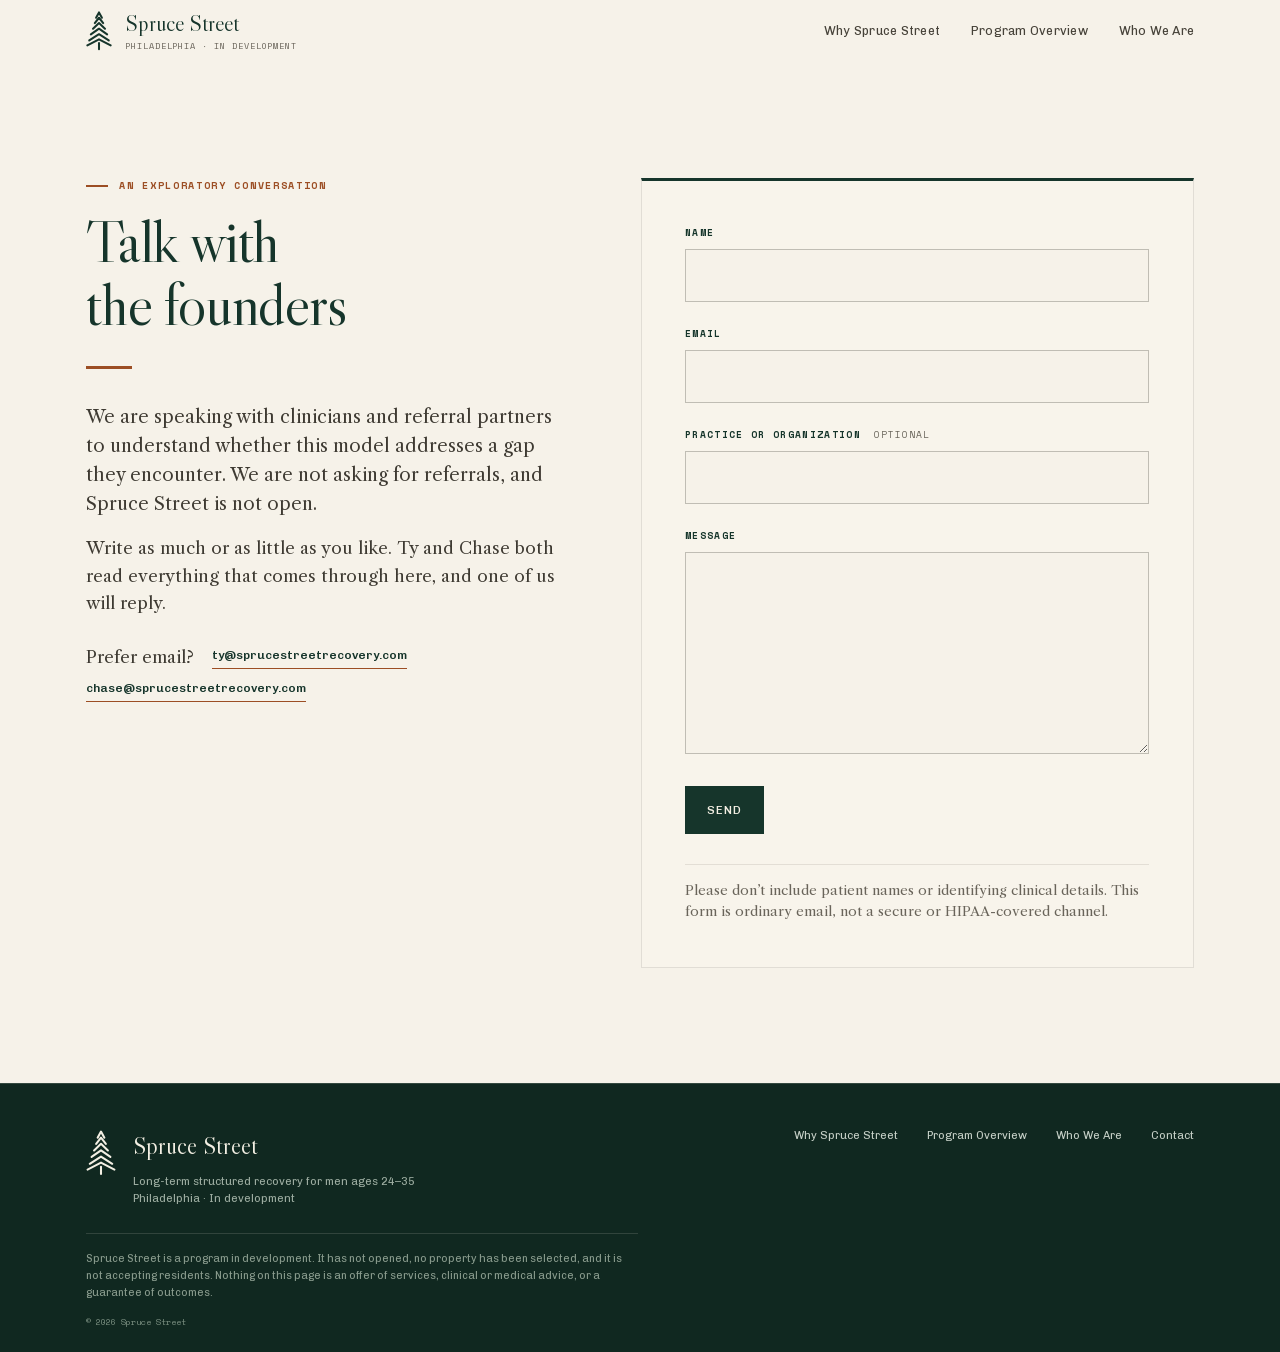
==== commit 1903b5e6: "Say Philadelphia, not Philadelphia area; add commas to the hero The hero now reads "A twelve-month, " ====
--- a/contact.html
+++ b/contact.html
@@ -5,7 +5,7 @@
 <meta name="viewport" content="width=device-width, initial-scale=1">
 <meta name="theme-color" content="#F6F2E9">
 <title>Talk with the Founders — Spruce Street</title>
-<meta name="description" content="Start an exploratory conversation with the founders of Spruce Street, a proposed twelve-month structured sober living program for men ages 24–35 in the Philadelphia area.">
+<meta name="description" content="Start an exploratory conversation with the founders of Spruce Street, a twelve-month, residential, social model recovery program for men ages 24–35 in Philadelphia.">
 <link rel="canonical" href="https://sprucestreetrecovery.com/contact.html">
 <meta name="robots" content="noindex">
 
@@ -111,7 +111,7 @@
         <svg class="tree-mark foot-tree" aria-hidden="true"><use href="#tree"/></svg>
         <div>
           <p class="foot-mark">Spruce Street</p>
-          <p class="foot-tag">Long-term structured recovery for men ages 24–35<br>Philadelphia area · In development</p>
+          <p class="foot-tag">Long-term structured recovery for men ages 24–35<br>Philadelphia · In development</p>
         </div>
       </div>
       <nav class="foot-nav" aria-label="Footer">
--- a/css/styles.css
+++ b/css/styles.css
@@ -266,14 +266,14 @@
 }
 .dot { width: 7px; height: 7px; border-radius: 50%; background: var(--copper); flex: 0 0 auto; }
 .hero h1 {
-  margin: 0 0 26px;
-  max-width: 17ch;
+  margin: 0;
+  max-width: 24ch;
   color: var(--spruce);
   font-family: var(--f-display);
-  font-size: clamp(46px, 5.5vw, 72px);
+  font-size: clamp(34px, 3.6vw, 48px);
   font-weight: 400;
   letter-spacing: -.028em;
-  line-height: 1;
+  line-height: 1.08;
   text-wrap: balance;
 }
 .hero-lede {
@@ -637,8 +637,7 @@
   border: 1px solid rgba(38, 35, 28, .14);
   filter: saturate(.96);
 }
-.founder-card h3 { margin: 0; color: var(--spruce); font-family: var(--f-display); font-size: clamp(31px, 3vw, 41px); font-weight: 400; line-height: 1.05; }
-.founder-role { margin: 10px 0 24px; color: var(--copper); font-family: var(--f-mono); font-size: 9px; letter-spacing: .11em; text-transform: uppercase; }
+.founder-card h3 { margin: 0 0 22px; color: var(--spruce); font-family: var(--f-display); font-size: clamp(31px, 3vw, 41px); font-weight: 400; line-height: 1.05; }
 .founder-body { color: #3E3A32; }
 .founder-body > p { max-width: 68ch; margin-bottom: 17px; }
 .founder-body > p:last-of-type { margin-bottom: 0; }
@@ -709,7 +708,7 @@
   .status-line { align-items: flex-start; line-height: 1.45; }
   .status-line .dot { margin-top: 5px; }
   .hero-stage { min-height: 0; padding-top: 12px; }
-  .hero h1 { font-size: clamp(42px, 12.5vw, 58px); max-width: 14ch; }
+  .hero h1 { font-size: clamp(30px, 8.4vw, 38px); max-width: 18ch; }
   .hero-lede { font-size: 17px; }
   .hero-ctas { display: grid; grid-template-columns: 1fr; width: 100%; }
   .btn { width: 100%; }
